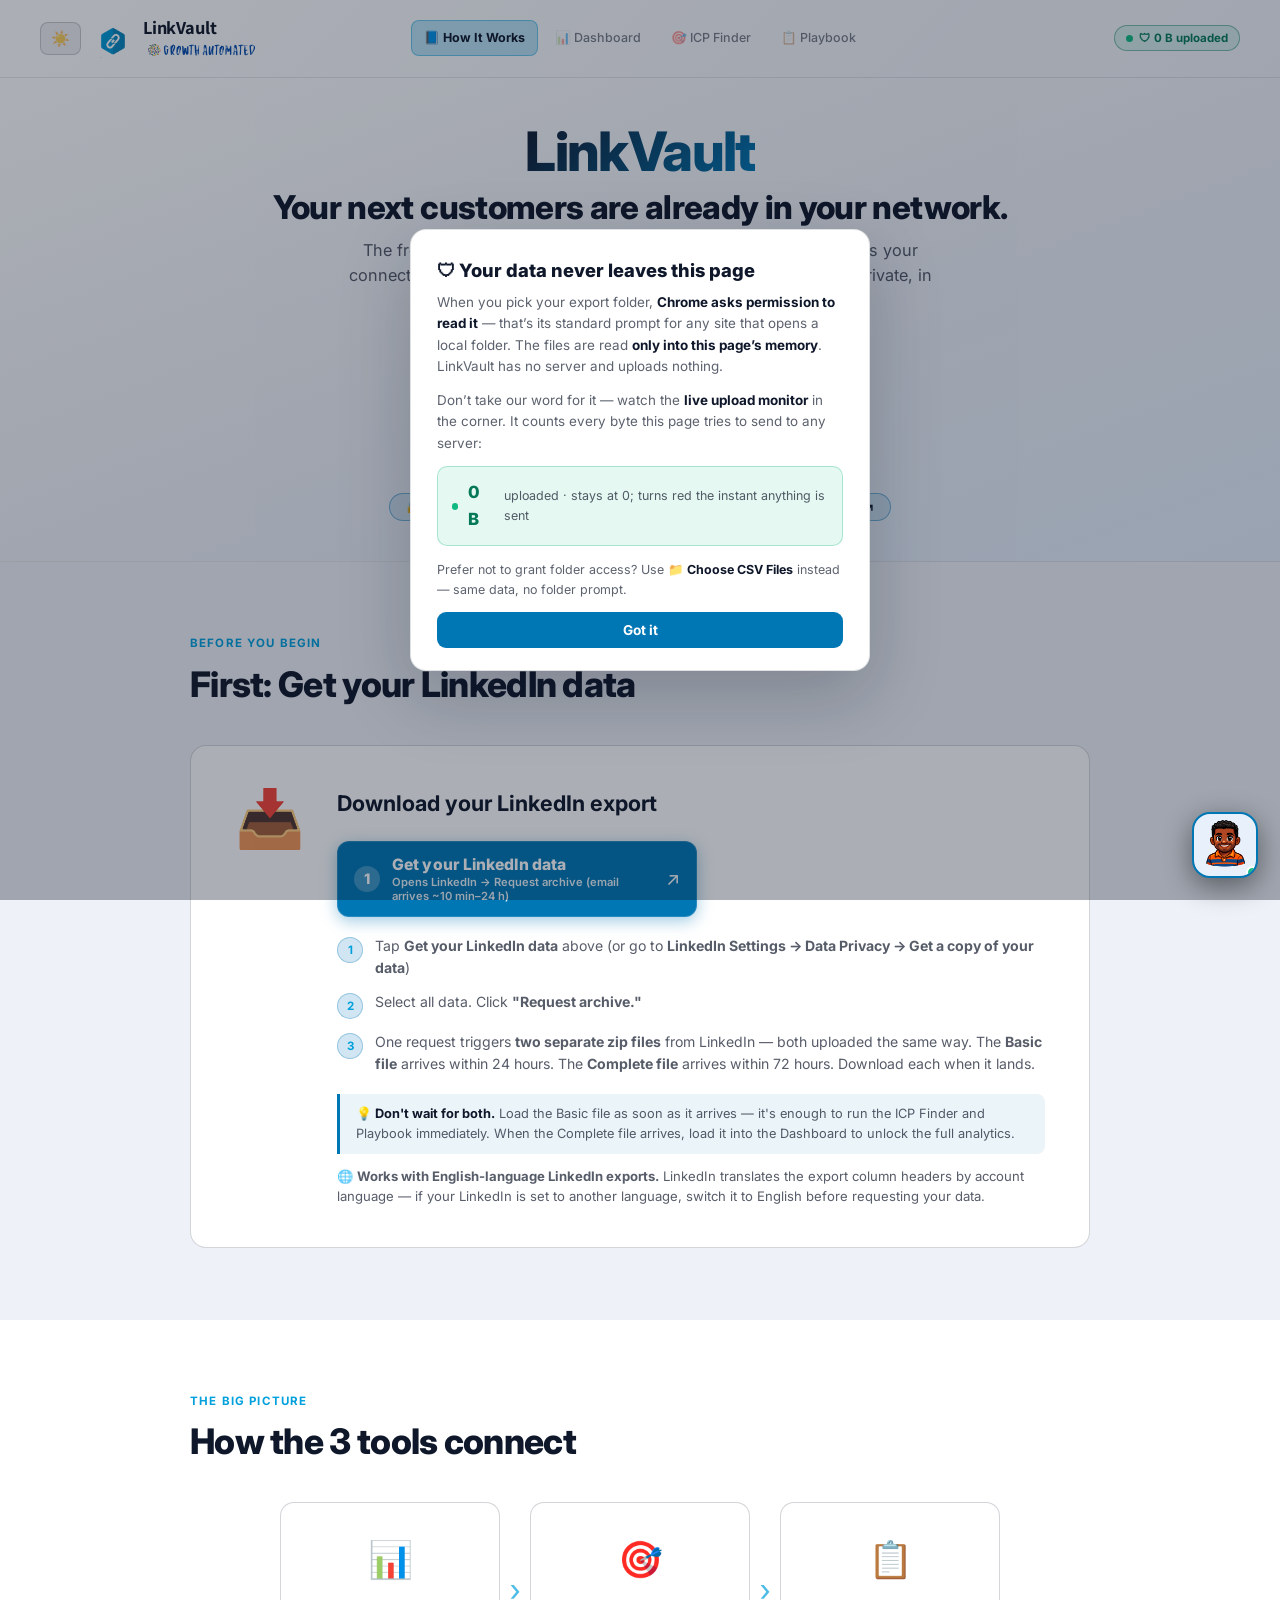
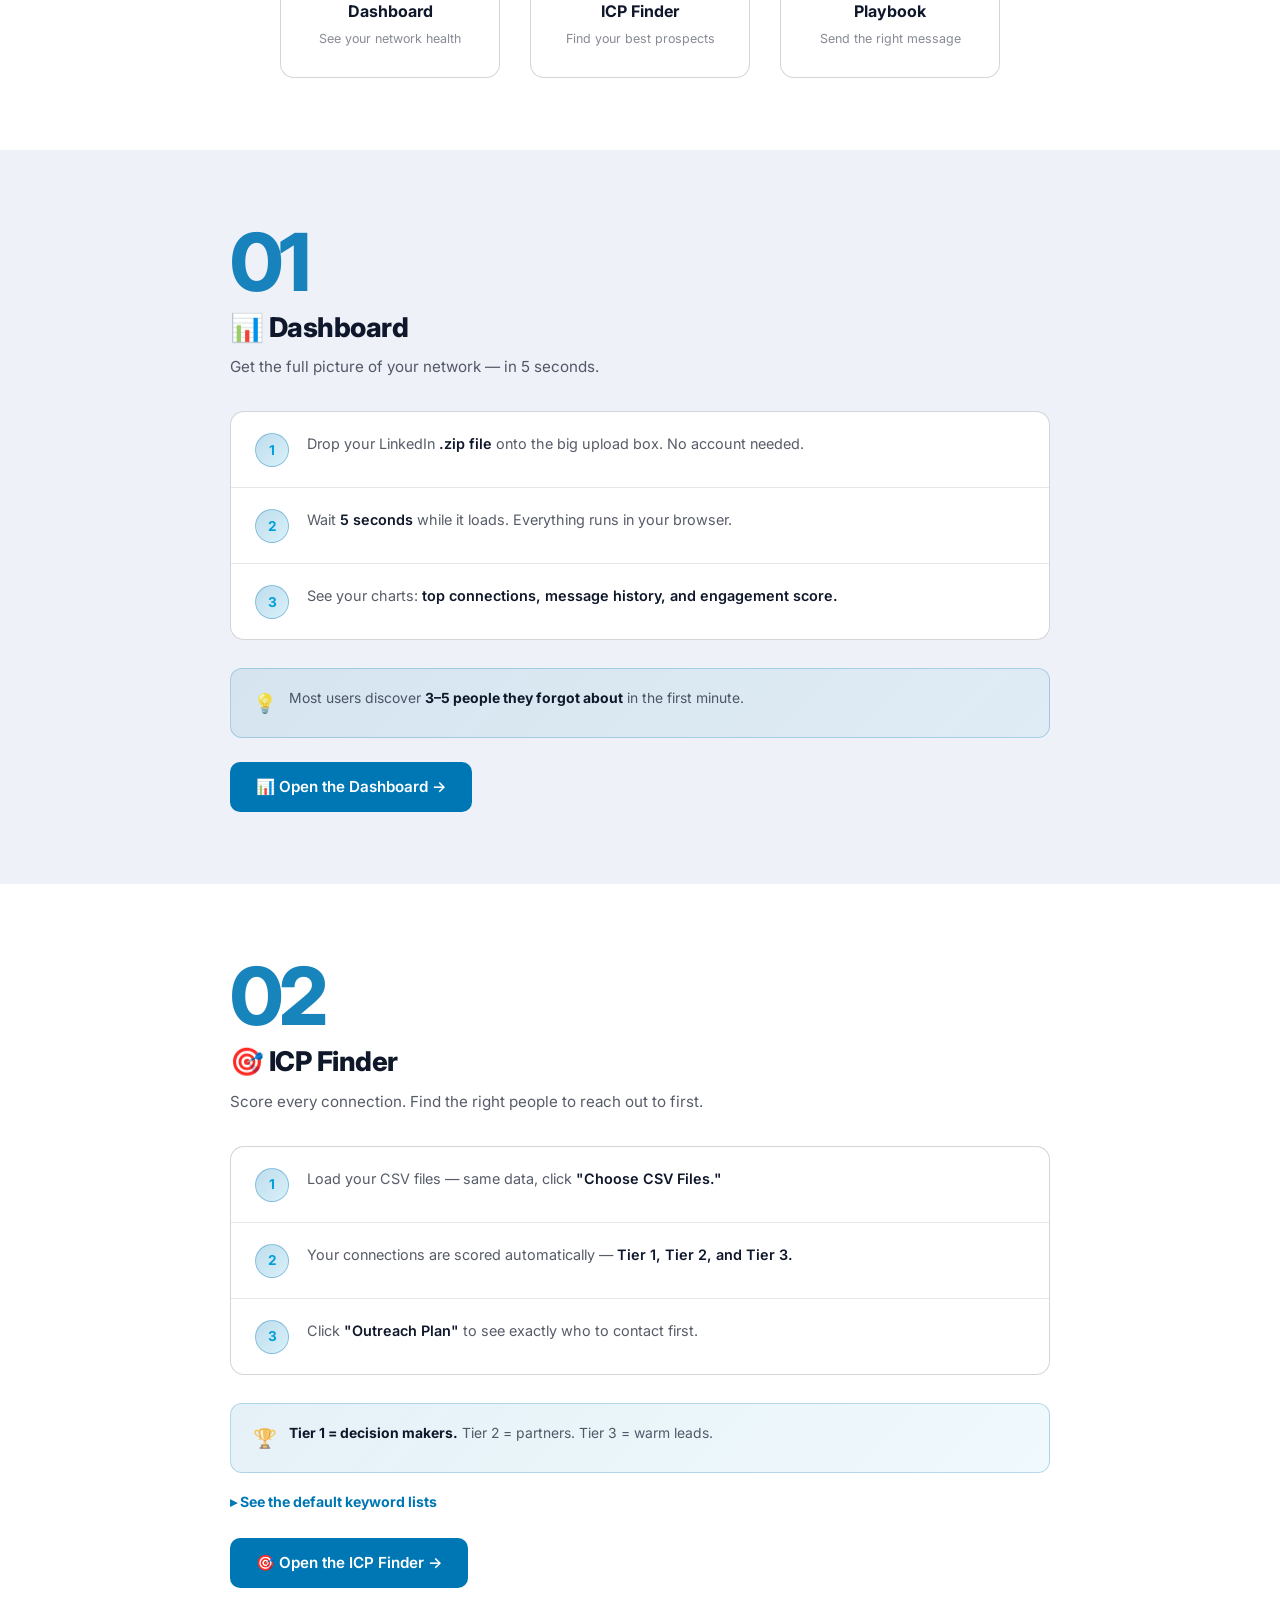
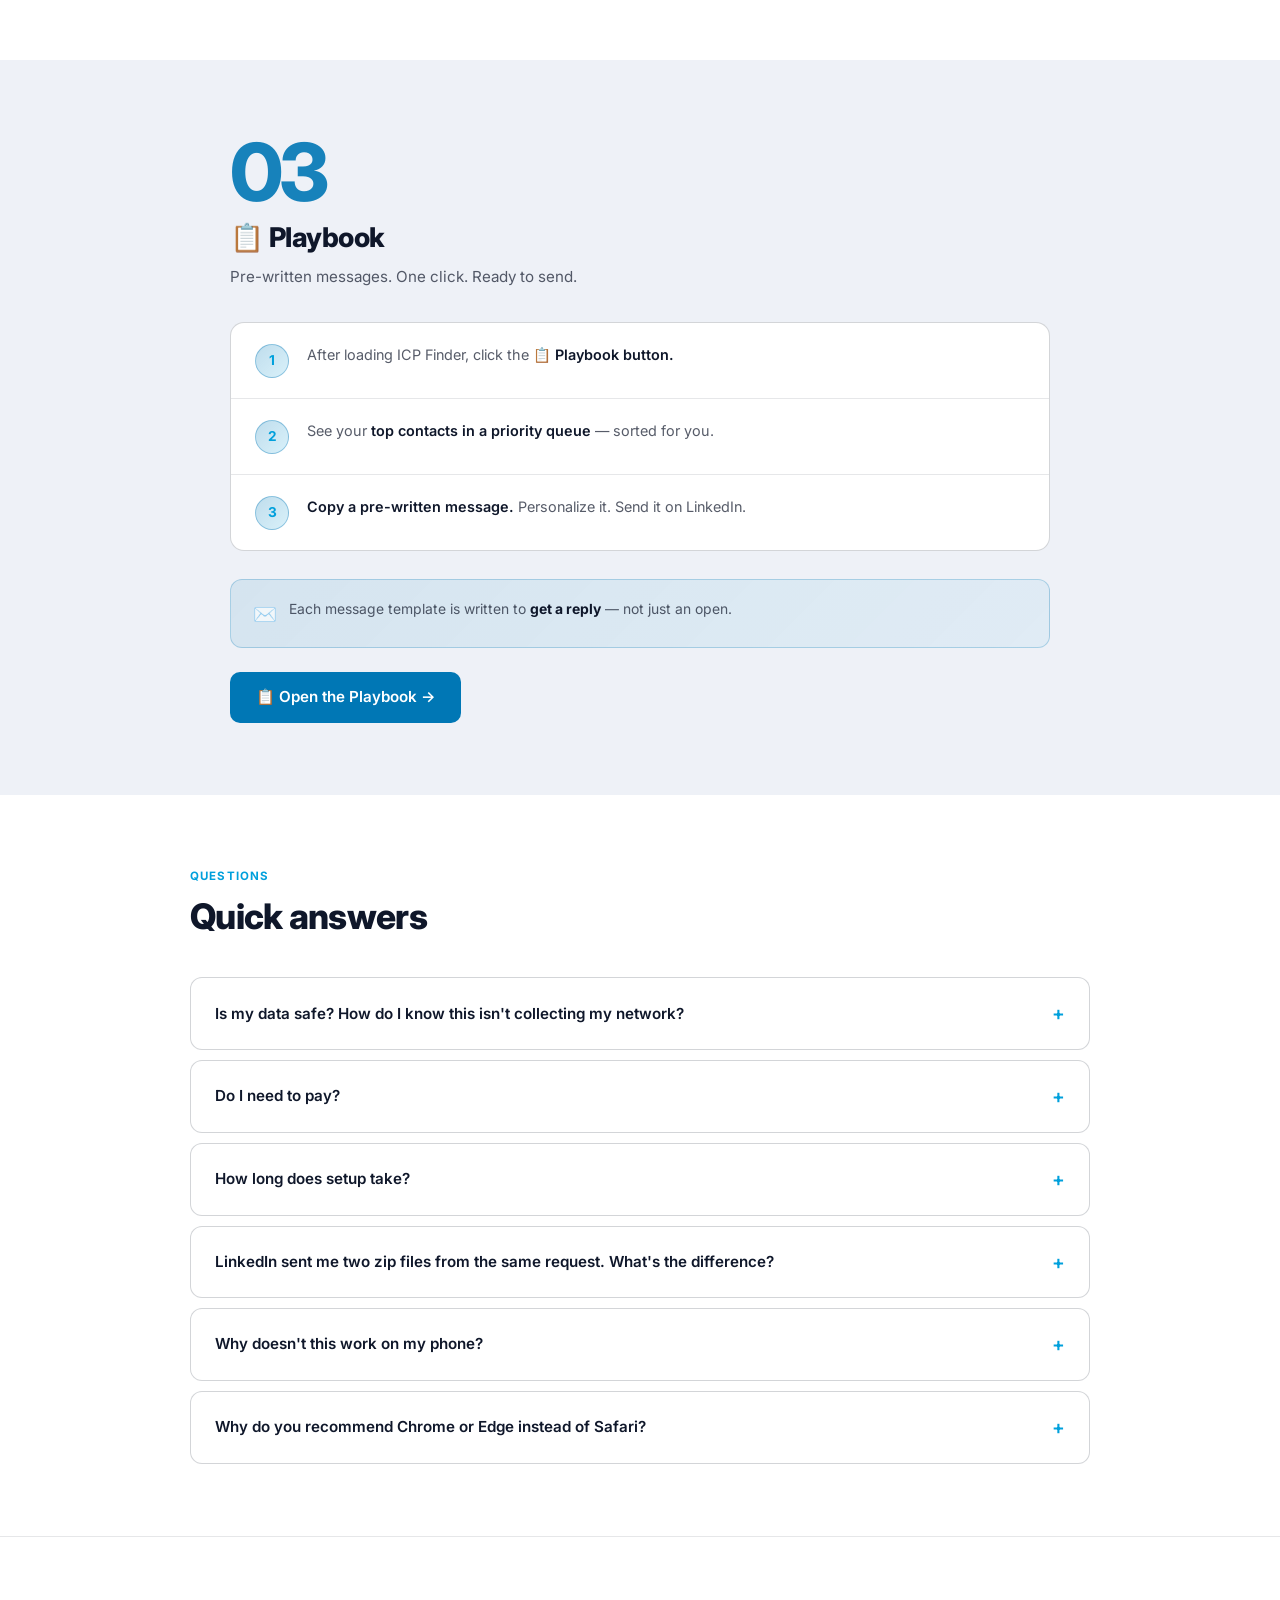
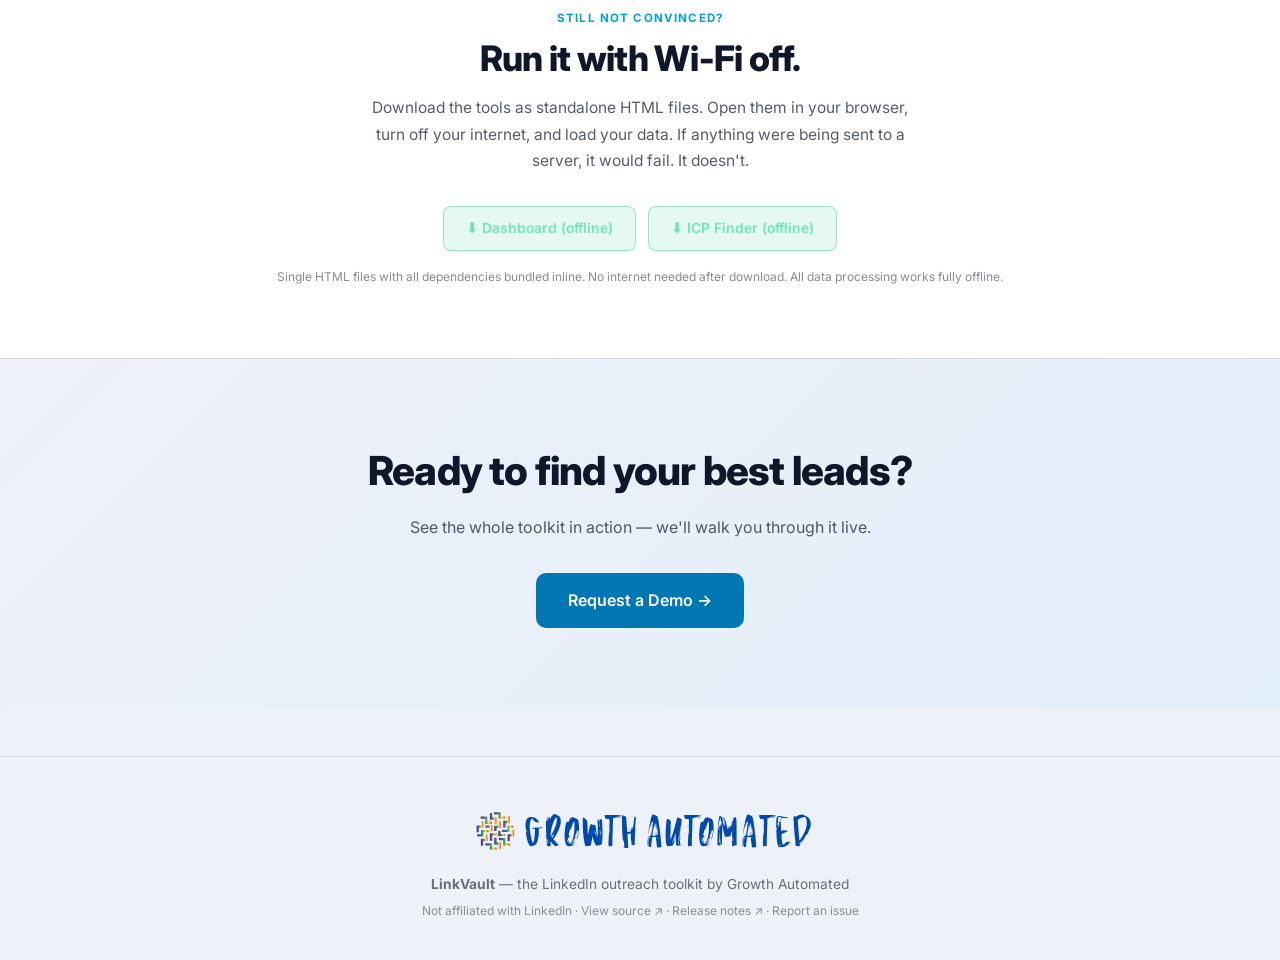
==== linkvault/index.html @ 208b818d "feat: /linkvault vanity URL -> root index" ====
<!DOCTYPE html>
<html lang="en">
<head>
<meta charset="utf-8">
<title>LinkVault — the LinkedIn outreach toolkit by Growth Automated</title>
<meta name="description" content="LinkVault turns your LinkedIn data export into a prioritized outreach list — private, in your browser.">
<link rel="canonical" href="https://rsharma-oss.github.io/LinkedIn-outreach-tool/how-to.html">
<meta http-equiv="refresh" content="0; url=../">
<link rel="icon" type="image/x-icon" href="../favicon.ico">
<script>location.replace('../');</script>
<style>body{font-family:-apple-system,BlinkMacSystemFont,'Segoe UI',sans-serif;background:#eef1f7;color:#0f172a;display:flex;align-items:center;justify-content:center;min-height:100vh;margin:0;}a{color:#0077B5;font-weight:700;text-decoration:none;font-size:1.05rem;}</style>
</head>
<body>
<a href="../">Continue to LinkVault →</a>
</body>
</html>
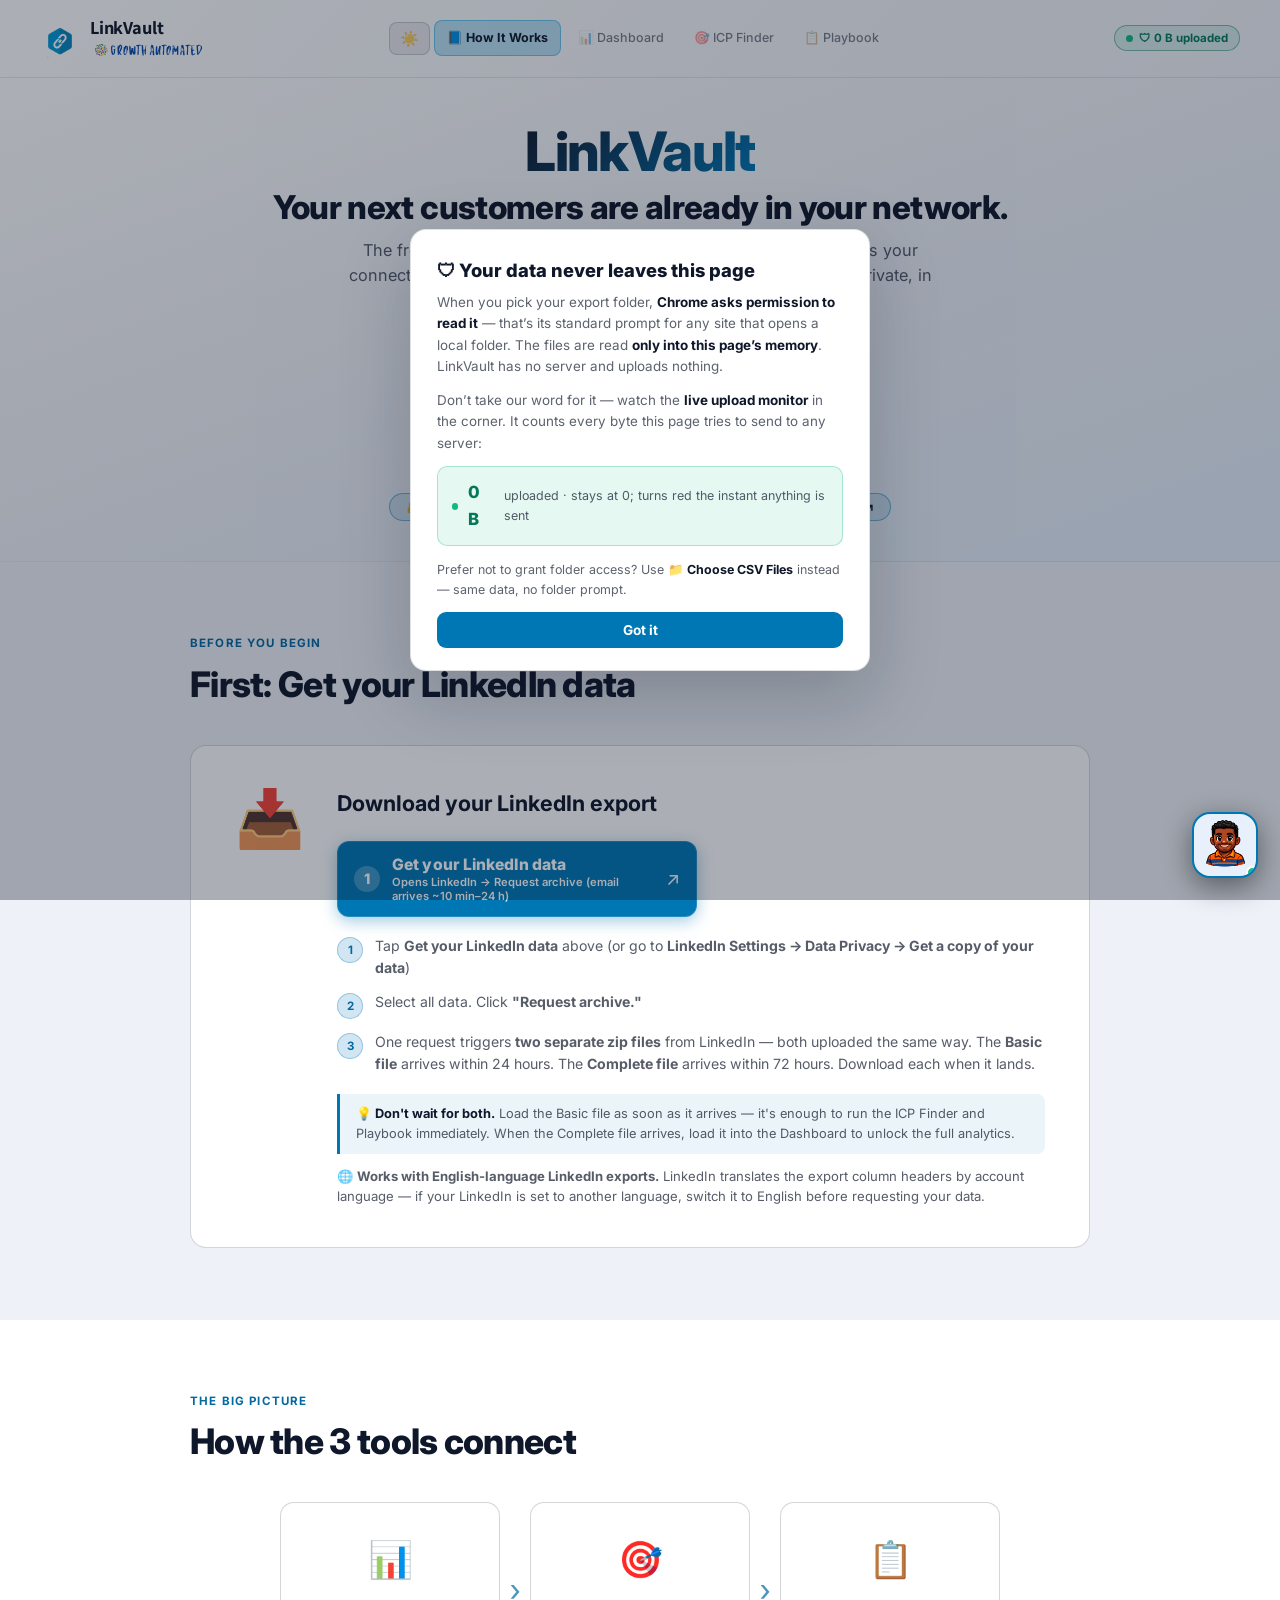
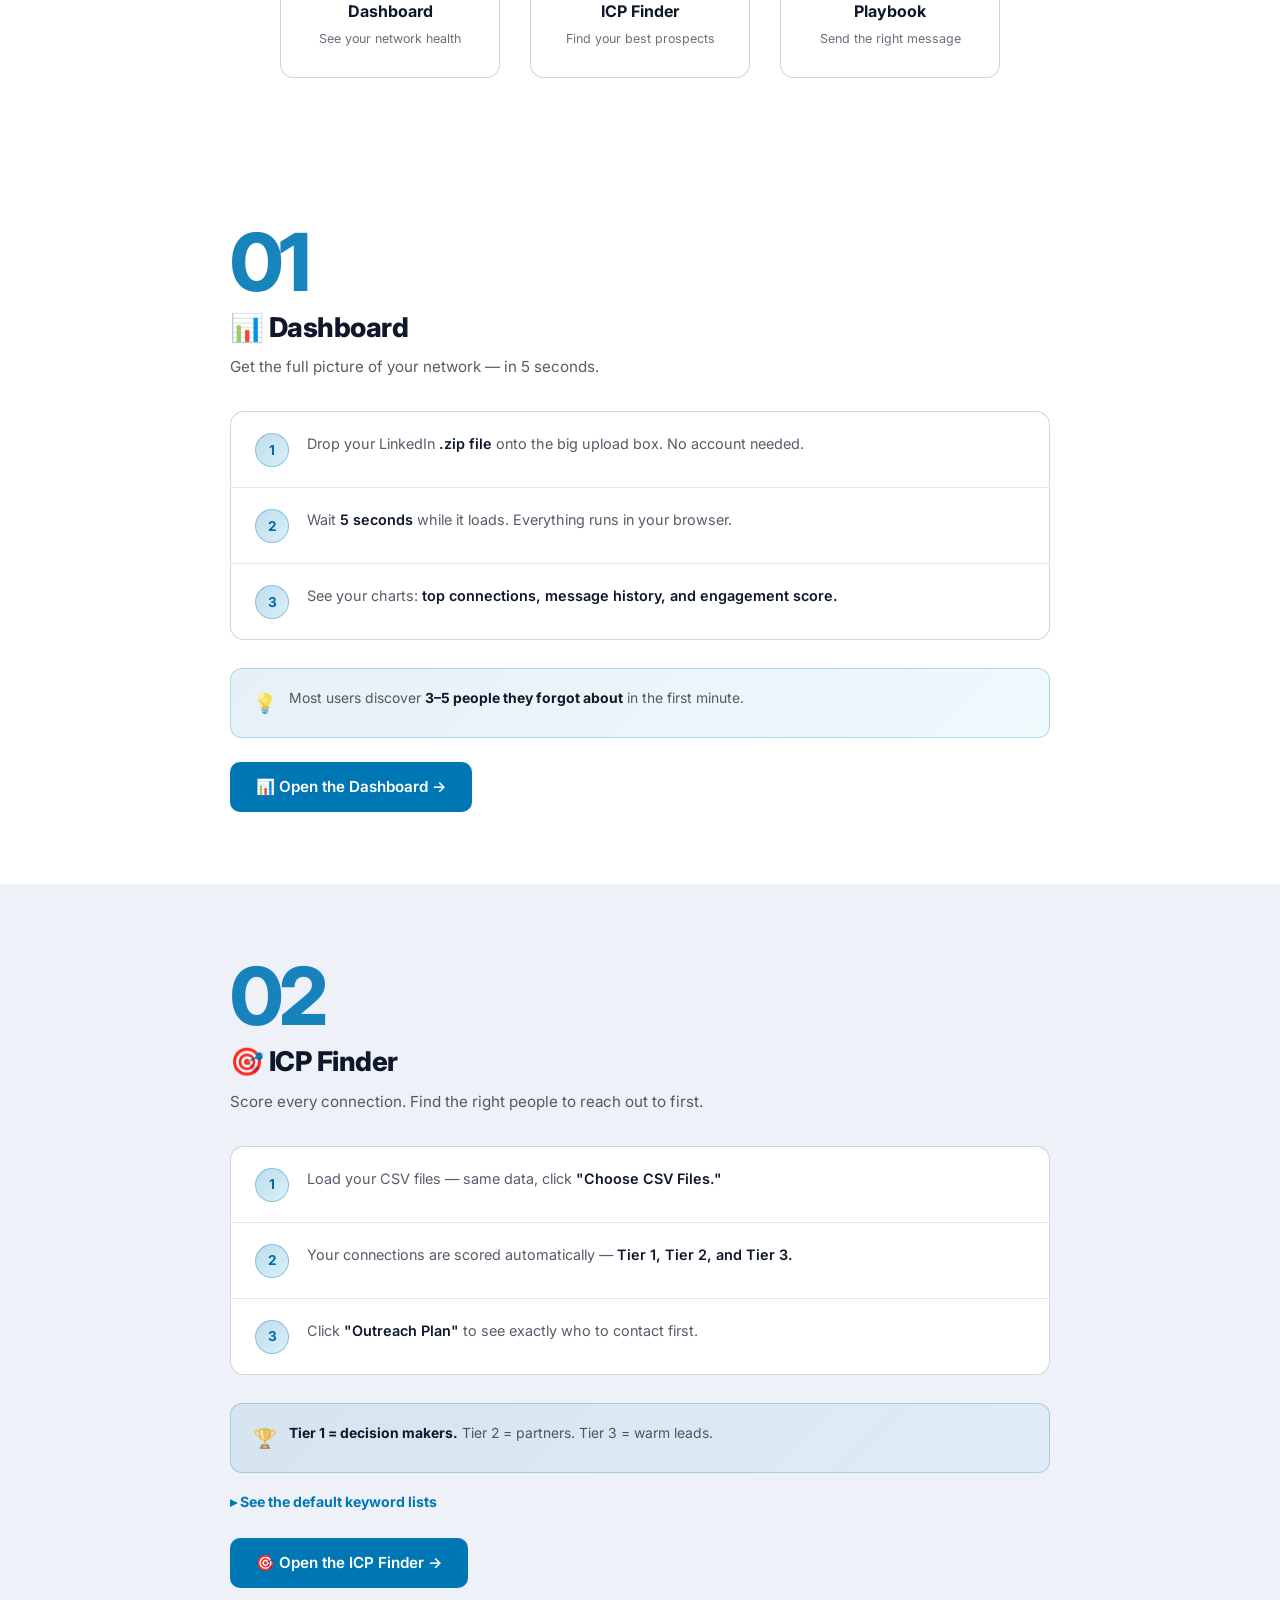
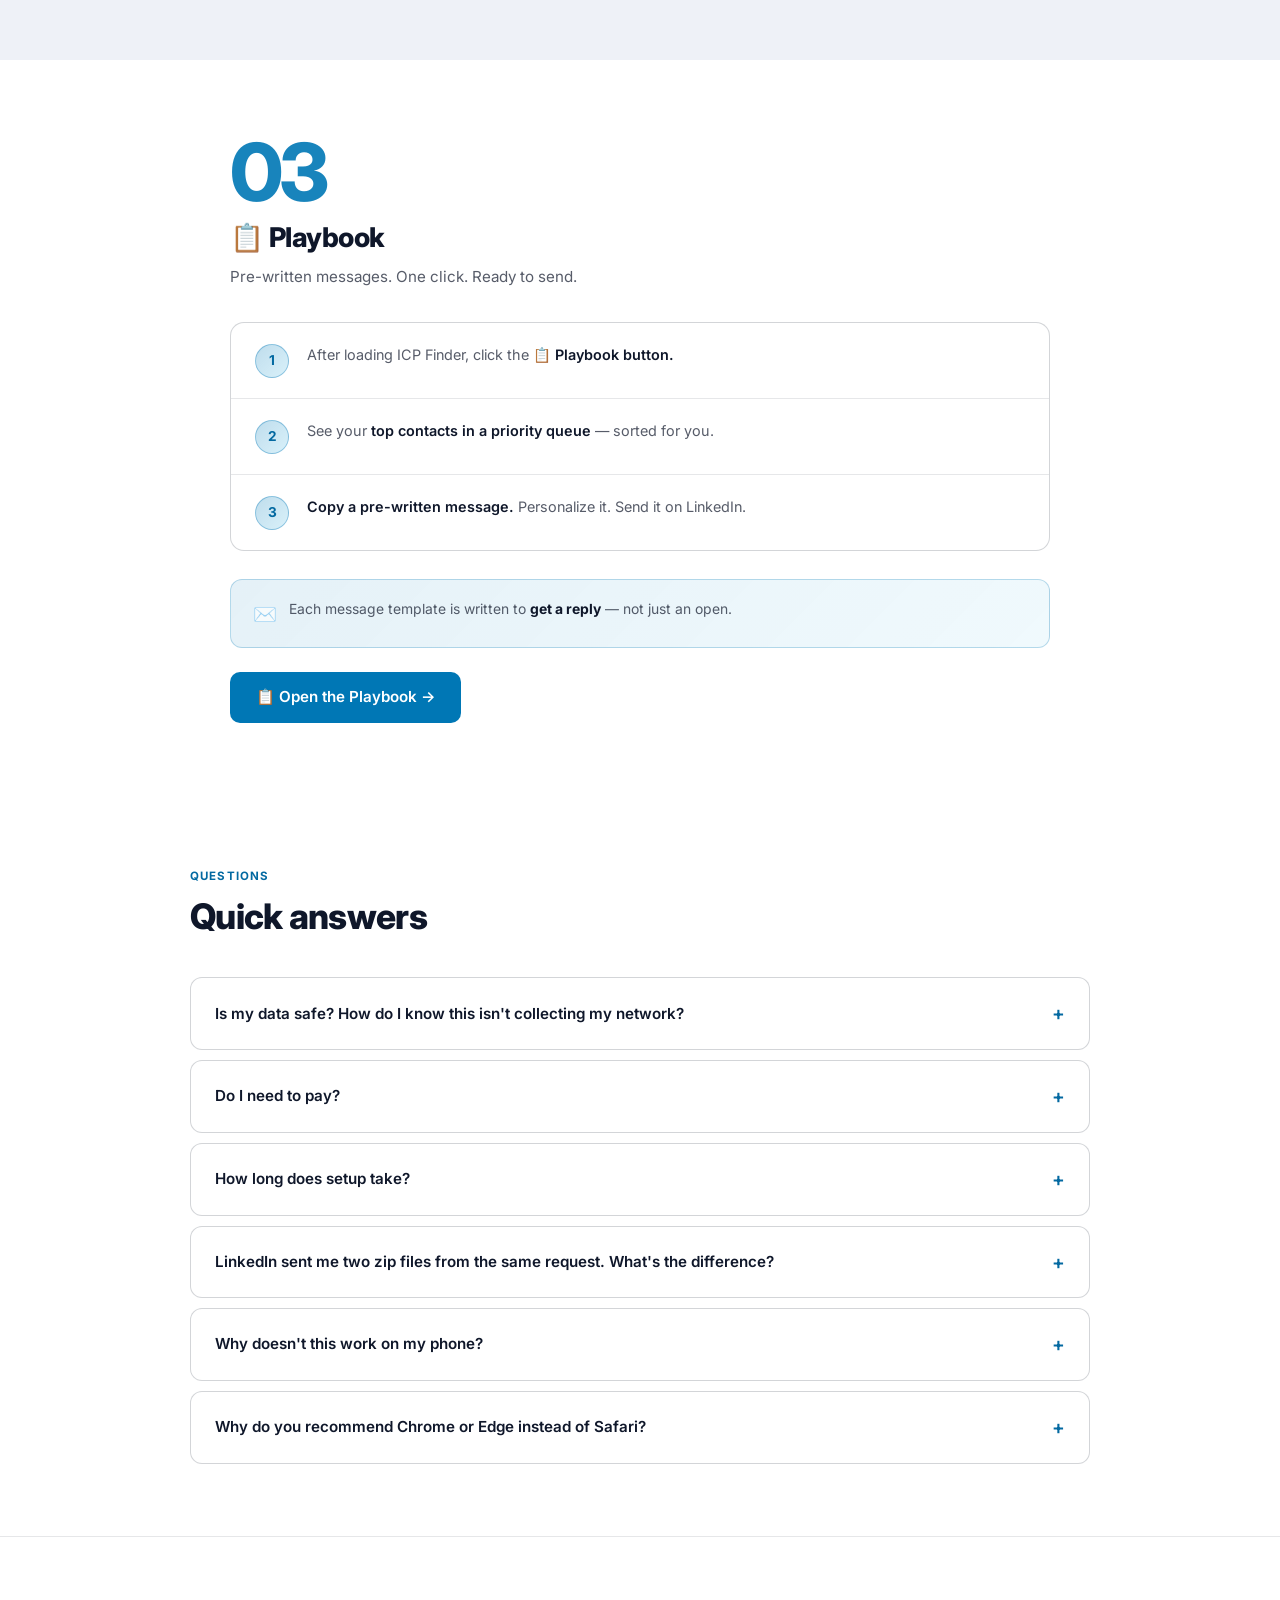
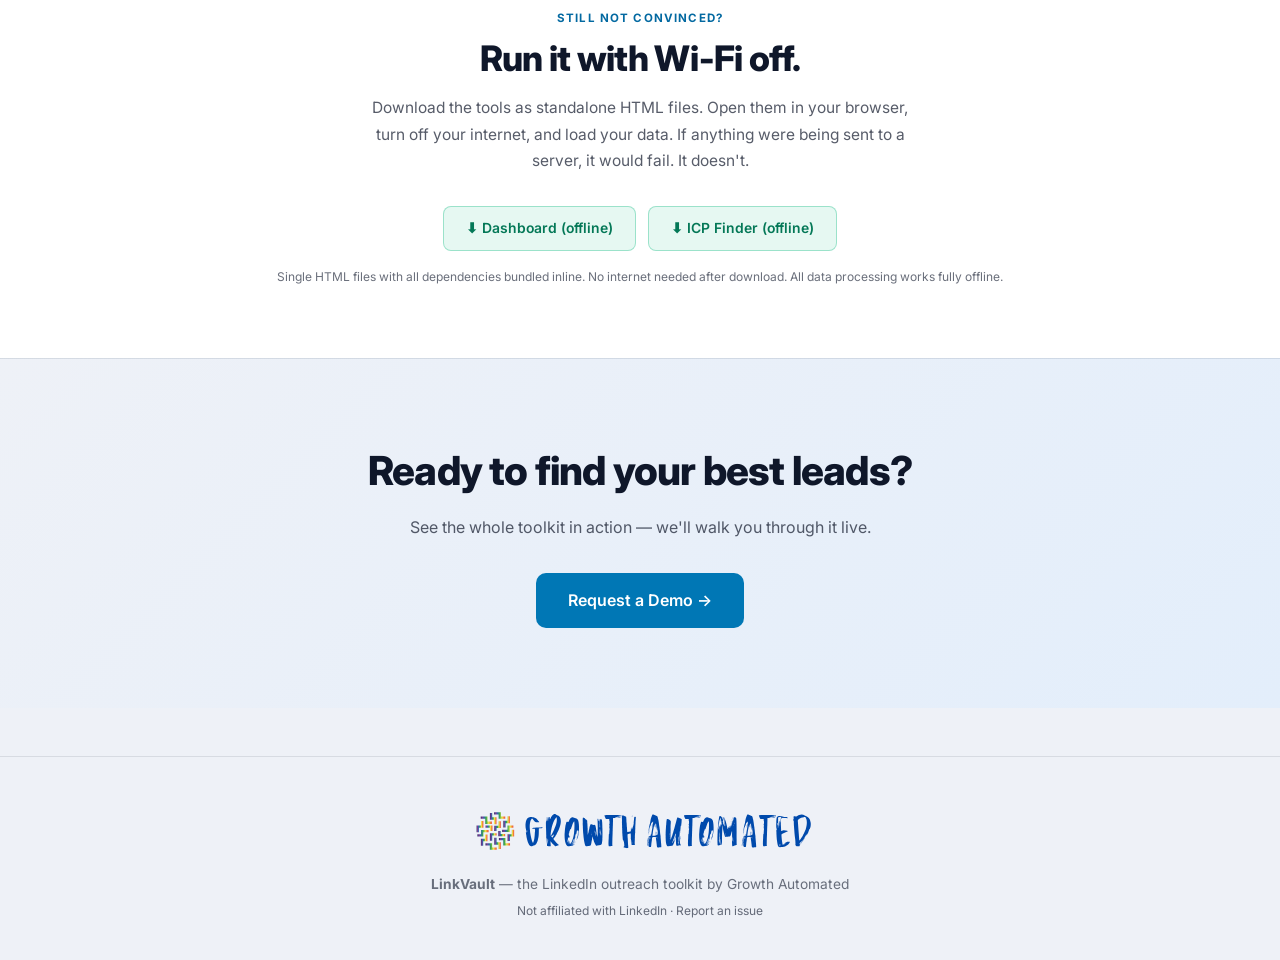
==== commit e6da5380: "feat: migrate to Cloudflare Pages on linkvault.growthautomated.ai Hosting moves from GitHub Pages → " ====
--- a/linkvault/index.html
+++ b/linkvault/index.html
@@ -4,7 +4,7 @@
 <meta charset="utf-8">
 <title>LinkVault — the LinkedIn outreach toolkit by Growth Automated</title>
 <meta name="description" content="LinkVault turns your LinkedIn data export into a prioritized outreach list — private, in your browser.">
-<link rel="canonical" href="https://rsharma-oss.github.io/LinkedIn-outreach-tool/how-to.html">
+<link rel="canonical" href="https://linkvault.growthautomated.ai/how-to.html">
 <meta http-equiv="refresh" content="0; url=../">
 <link rel="icon" type="image/x-icon" href="../favicon.ico">
 <script>location.replace('../');</script>
